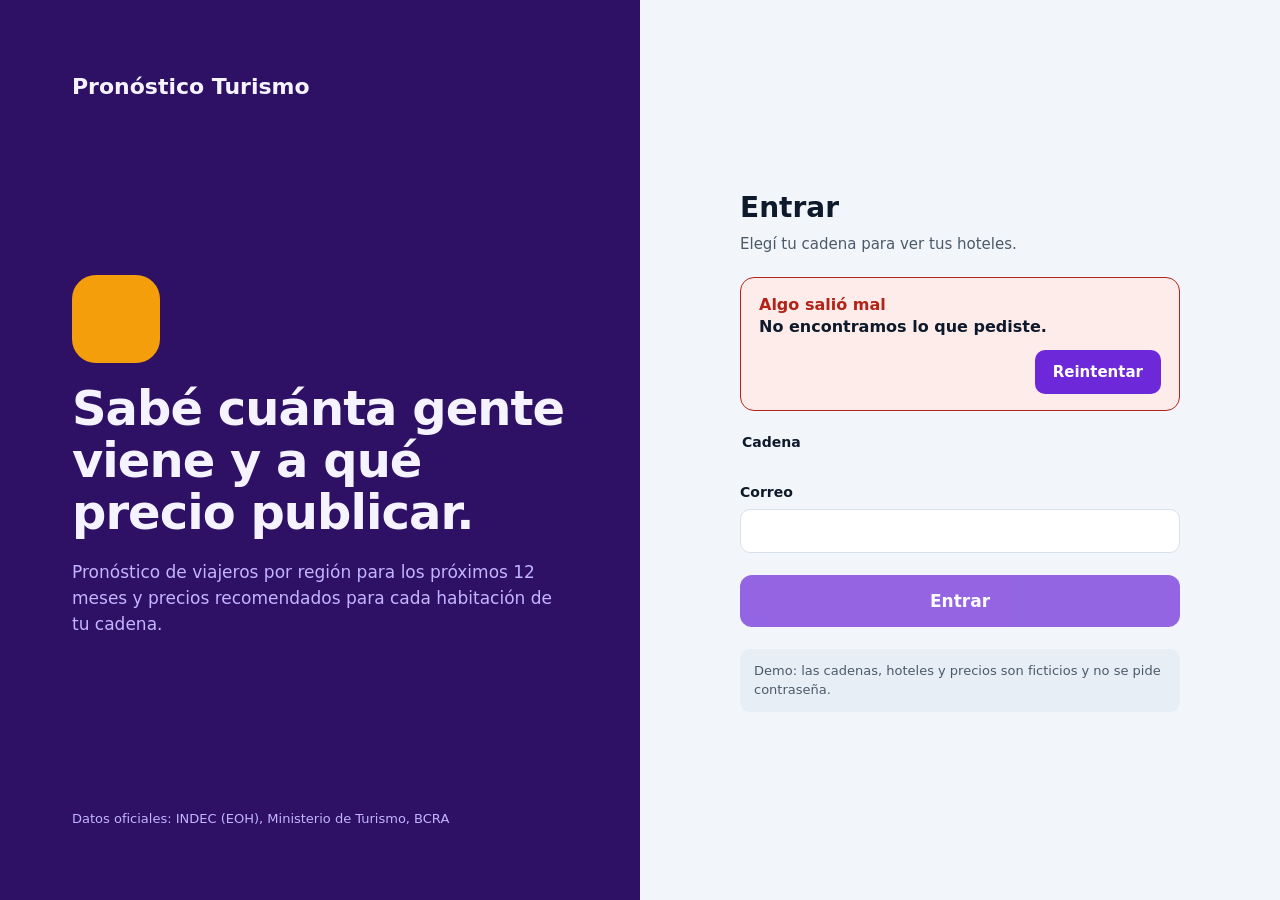
==== web/index.html @ cbfab6ec "feat: front web para cadenas hoteleras servido por la api Un solo comando levanta todo sin internet:" ====
<!doctype html>
<html lang="es">
<head>
<meta charset="utf-8">
<meta name="viewport" content="width=device-width, initial-scale=1">
<title>Entrar · Pronóstico Turismo</title>
<link rel="icon" href="data:image/svg+xml,%3Csvg xmlns=%22http://www.w3.org/2000/svg%22 viewBox=%220 0 24 24%22%3E%3Crect width=%2224%22 height=%2224%22 rx=%226%22 fill=%22%236D28D9%22/%3E%3Cpath d=%22M4 18 10 7l3.5 6 2.5-3.5L20 18Z%22 fill=%22%23F59E0B%22/%3E%3C/svg%3E">
<link rel="stylesheet" href="css/estilos.css">
<script type="module" src="js/entrar.js"></script>
</head>
<body>
<div class="entrar">
  <section class="entrar-presentacion" aria-label="Presentación">
    <span class="entrar-marca">Pronóstico Turismo</span>
    <div class="col" style="gap: 20px; max-width: 520px">
      <span class="entrar-icono" id="icono-cadena" aria-hidden="true"></span>
      <h1 class="entrar-h1">Sabé cuánta gente viene y a qué precio publicar.</h1>
      <p>Pronóstico de viajeros por región para los próximos 12 meses y precios recomendados para cada habitación de tu cadena.</p>
    </div>
    <span style="font-size: 13px; color: var(--side-muted)">Datos oficiales: INDEC (EOH), Ministerio de Turismo, BCRA</span>
  </section>
  <main class="entrar-main" id="contenido">
    <form class="entrar-form" id="form" novalidate>
      <div class="col">
        <h2 style="font-size: 28px">Entrar</h2>
        <p class="sub" style="margin: 0; font-size: 15px">Elegí tu cadena para ver tus hoteles.</p>
      </div>
      <div id="estado" class="estado" hidden></div>
      <fieldset>
        <legend>Cadena</legend>
        <div id="cadenas" class="col" style="gap: 10px"></div>
      </fieldset>
      <div class="campo">
        <label for="mail" style="font-size: 14px; color: var(--ink)">Correo</label>
        <input id="mail" type="email" readonly>
      </div>
      <button type="submit" class="btn btn-entrar" id="entrar" disabled>Entrar</button>
      <p class="nota">Demo: las cadenas, hoteles y precios son ficticios y no se pide contraseña.</p>
    </form>
  </main>
</div>
</body>
</html>
---- web/css/estilos.css ----
/* Pronóstico Turismo: tokens y componentes compartidos por las 5 pantallas.
   Fuentes: Archivo y Manrope si están instaladas en el sistema; si no, system-ui (no se descargan). */

:root {
  color-scheme: light;
  --bg: #F2F5F9; --card: #FFFFFF; --ink: #0E1A2B; --muted: #4B5A6A; --line: #D9E1EA; --chip: #E8EEF5;
  --accent: #6D28D9; --accent-2: #F59E0B; --accent-soft: #EDE9FE; --on-accent: #FFFFFF;
  --side: #2E1065; --side-2: #4C1D95; --side-ink: #F5F3FF; --side-muted: #C4B5FD;
  --opt: #1D4ED8; --pes: #B4380A; --band: #DCEAFE; --band-2: #EEF4FE;
  --sube: #1D4ED8; --baja: #B4380A; --igual: #5B6878; --sube-soft: #E3ECFF; --baja-soft: #FDE9DD; --igual-soft: #EDF0F4;
  --bien: #1D4ED8; --bien-soft: #E3ECFF; --mal: #B4380A; --mal-soft: #FDE9DD;
  --error: #B42318; --error-soft: #FDECEA;
  /* escala azul de datos (mapa, calendario) y divergente (frente a lo normal) */
  --e1: #DCEAFE; --e2: #93BBFA; --e3: #5491F0; --e4: #2F6FE0; --e5: #1A3E9A;
  --d1: #C2410C; --d2: #F6B58F; --d3: #CBD5E1; --d4: #93B4F5; --d5: #1D4ED8;
  --sin-dato: #E5EAF0; --mapa-borde: #FFFFFF; --mapa-marca: #0E1A2B;
  --f-titulo: 'Archivo', 'Arial Narrow', system-ui, sans-serif;
  --f-texto: 'Manrope', system-ui, -apple-system, 'Segoe UI', Roboto, sans-serif;
}

@media (prefers-color-scheme: dark) {
  :root:not([data-tema="claro"]) {
    color-scheme: dark;
    --bg: #0B1220; --card: #131D2E; --ink: #EDF2F8; --muted: #A7B4C4; --line: #26344A; --chip: #1C2940;
    --accent: #A78BFA; --accent-soft: #2A1B4D; --on-accent: #1E0B3F; --side: #170736; --side-2: #2A1259;
    --opt: #7FA6FF; --pes: #FF9A62; --band: #1E3358; --band-2: #172741;
    --sube: #7FA6FF; --baja: #FF9A62; --igual: #A7B4C4; --sube-soft: #1B2A4F; --baja-soft: #3A2416; --igual-soft: #1C2940;
    --bien: #7FA6FF; --bien-soft: #1B2A4F; --mal: #FF9A62; --mal-soft: #3A2416;
    --error: #FF8A80; --error-soft: #3A1714;
    --sin-dato: #1C2940; --mapa-borde: #131D2E; --mapa-marca: #FFB27A;
  }
}
:root[data-tema="oscuro"] {
  color-scheme: dark;
  --bg: #0B1220; --card: #131D2E; --ink: #EDF2F8; --muted: #A7B4C4; --line: #26344A; --chip: #1C2940;
  --accent: #A78BFA; --accent-soft: #2A1B4D; --on-accent: #1E0B3F; --side: #170736; --side-2: #2A1259;
  --opt: #7FA6FF; --pes: #FF9A62; --band: #1E3358; --band-2: #172741;
  --sube: #7FA6FF; --baja: #FF9A62; --igual: #A7B4C4; --sube-soft: #1B2A4F; --baja-soft: #3A2416; --igual-soft: #1C2940;
  --bien: #7FA6FF; --bien-soft: #1B2A4F; --mal: #FF9A62; --mal-soft: #3A2416;
  --error: #FF8A80; --error-soft: #3A1714;
  --sin-dato: #1C2940; --mapa-borde: #131D2E; --mapa-marca: #FFB27A;
}

*, *::before, *::after { box-sizing: border-box; }
[hidden] { display: none !important; }
html, body { margin: 0; }
body { background: var(--bg); color: var(--ink); font-family: var(--f-texto); font-size: 16px; line-height: 1.4; }
h1, h2, h3 { font-family: var(--f-titulo); margin: 0; font-weight: 800; }
button, input, select { font-family: var(--f-texto); }
button { cursor: pointer; }
button:disabled { cursor: progress; opacity: 0.7; }
:focus-visible { outline: 3px solid var(--accent-2); outline-offset: 2px; }
input:focus:not(:focus-visible), select:focus:not(:focus-visible) { outline: none; }
.sr-only { position: absolute; width: 1px; height: 1px; padding: 0; margin: -1px; overflow: hidden; clip: rect(0 0 0 0); white-space: nowrap; border: 0; }
.saltar { position: absolute; left: 8px; top: -60px; z-index: 10; padding: 10px 14px; border-radius: 10px; background: var(--accent-2); color: #2A1600; font-weight: 800; text-decoration: none; }
.saltar:focus { top: 8px; }

/* ---------- Estructura: barra lateral fija de 212 px ---------- */
.app { min-height: 100vh; display: flex; flex-wrap: wrap; }
.nav { flex: 0 0 212px; max-width: 212px; background: var(--side); color: var(--side-ink); padding: 20px 12px; display: flex; flex-direction: column; gap: 20px; position: sticky; top: 0; height: 100vh; overflow-y: auto; }
.nav-cadena { display: flex; align-items: center; gap: 12px; }
.nav-ini { width: 36px; height: 36px; border-radius: 10px; background: var(--accent-2); color: #2A1600; display: flex; align-items: center; justify-content: center; font: 800 14px var(--f-titulo); flex: none; }
.nav-nombre { font-family: var(--f-titulo); font-weight: 800; font-size: 15px; line-height: 1.2; }
.nav-detalle { font-size: 12px; color: var(--side-muted); }
.nav-links { display: flex; flex-direction: column; gap: 4px; }
.nav a, .nav button.nav-link { display: flex; align-items: center; gap: 10px; min-height: 44px; padding: 0 10px; border-radius: 10px; font-size: 14px; color: var(--side-ink); font-weight: 600; text-decoration: none; background: none; border: 0; text-align: left; width: 100%; }
.nav a:hover { background: color-mix(in srgb, var(--side-2) 60%, transparent); }
.nav a[aria-current="page"] { background: var(--side-2); font-weight: 800; box-shadow: inset 4px 0 0 var(--accent-2); }
.nav svg { flex: none; }
.nav-pie { margin-top: auto; display: flex; flex-direction: column; gap: 10px; }
.nav-pie small { font-size: 12px; line-height: 1.5; color: var(--side-muted); }
.nav a.nav-borde, .nav button.nav-borde { border: 1px solid var(--side-muted); font-weight: 700; }

.main { flex: 999 1 560px; min-width: 0; margin: 0 auto; padding: 32px clamp(16px, 4vw, 48px) 56px; display: flex; flex-direction: column; gap: 24px; max-width: 1240px; }
.cabecera { display: flex; flex-direction: column; gap: 6px; max-width: 760px; }
.antetitulo { font-size: 14px; font-weight: 700; color: var(--accent); }
.titulo { font-size: 34px; line-height: 1.15; letter-spacing: -0.02em; text-wrap: balance; }
.bajada { margin: 0; font-size: 16px; line-height: 1.5; color: var(--muted); }

@media (max-width: 820px) {
  .nav { flex-basis: 100%; max-width: none; height: auto; position: static; padding: 14px 16px; gap: 12px; }
  .nav-links { flex-direction: row; flex-wrap: wrap; }
  .nav-links a { width: auto; }
  .nav-pie { margin-top: 0; flex-direction: row; flex-wrap: wrap; align-items: center; }
  .nav-pie small { flex-basis: 100%; }
  .nav-pie a, .nav-pie button.nav-link { width: auto; }
  .titulo { font-size: 28px; }
}

/* ---------- Piezas comunes ---------- */
.tarjeta { background: var(--card); border: 1px solid var(--line); border-radius: 18px; padding: 24px; }
.fila { display: flex; flex-wrap: wrap; gap: 16px; }
.col { display: flex; flex-direction: column; gap: 6px; }
.h2 { font-size: 22px; }
.sub { font-size: 14px; color: var(--muted); }
.chica { font-size: 12px; color: var(--muted); }
.nota { margin: 0; padding: 12px 14px; border-radius: 10px; background: var(--chip); font-size: 13px; line-height: 1.5; color: var(--muted); }
.cifra { font-family: var(--f-titulo); font-weight: 800; line-height: 1; letter-spacing: -0.02em; font-size: 48px; }
.pildora { align-self: flex-start; padding: 6px 12px; border-radius: 999px; font-size: 14px; font-weight: 800; background: var(--chip); }

.btn { display: inline-flex; align-items: center; justify-content: center; gap: 8px; min-height: 44px; padding: 0 18px; border-radius: 10px; border: 0; background: var(--accent); color: var(--on-accent); font: 800 15px var(--f-texto); text-decoration: none; }
.btn:hover { filter: brightness(1.08); }
.btn-sec { background: var(--card); color: var(--ink); border: 1px solid var(--line); font-weight: 700; }
.btn-grande { min-height: 48px; padding: 0 22px; border-radius: 12px; }

.segmentos { display: flex; flex-wrap: wrap; gap: 6px; padding: 4px; background: var(--chip); border-radius: 12px; }
.segmentos button { min-height: 44px; padding: 0 18px; border: 0; border-radius: 10px; font: 600 15px var(--f-texto); background: transparent; color: var(--ink); }
.segmentos button[aria-pressed="true"] { background: var(--accent); color: var(--on-accent); font-weight: 800; }

.campo { display: flex; flex-direction: column; gap: 6px; }
.campo label { font-size: 13px; font-weight: 700; color: var(--muted); }
.campo select, .campo input { min-height: 44px; padding: 0 12px; border: 1px solid var(--line); border-radius: 10px; background: var(--card); color: var(--ink); font: 600 15px var(--f-texto); width: 100%; }
.campo-error { font-size: 13px; font-weight: 700; color: var(--error); }
input[type=range] { accent-color: var(--accent); width: 100%; min-height: 28px; }

/* ---------- Estados de carga y error ---------- */
.estado { display: flex; align-items: center; gap: 12px; padding: 16px 18px; border-radius: 14px; background: var(--card); border: 1px solid var(--line); color: var(--muted); font-weight: 600; }
.estado[hidden] { display: none; }
.girando { width: 22px; height: 22px; border-radius: 50%; border: 3px solid var(--chip); border-top-color: var(--accent); animation: girar 0.9s linear infinite; flex: none; }
@keyframes girar { to { transform: rotate(360deg); } }
@media (prefers-reduced-motion: reduce) { .girando { animation: none; } }
.error { background: var(--error-soft); border-color: var(--error); color: var(--ink); flex-wrap: wrap; }
.error strong { color: var(--error); display: block; }
.error .btn { margin-left: auto; }
.cargando-suave { opacity: 0.55; transition: opacity 0.2s; pointer-events: none; }
.esqueleto { background: var(--chip); border-radius: 12px; min-height: 120px; }

/* ---------- Tooltip flotante ---------- */
.tip { position: absolute; width: 240px; padding: 14px 16px; background: #0E1A2B; color: #FFFFFF; border-radius: 12px; box-shadow: 0 10px 28px rgba(14, 26, 43, 0.3); display: flex; flex-direction: column; gap: 2px; pointer-events: none; z-index: 5; }
.tip[hidden] { display: none; }
.tip-nombre { font-family: var(--f-titulo); font-size: 18px; font-weight: 800; }
.tip-frase { font-size: 13px; opacity: 0.85; }
.tip-grilla { display: grid; grid-template-columns: auto auto; gap: 4px 14px; font-size: 13px; margin-top: 6px; }
.tip-grilla span:nth-child(odd) { opacity: 0.8; }
.tip-grilla span:nth-child(even) { font-weight: 800; text-align: right; }

/* ---------- Mapa ---------- */
.mapa { position: relative; width: 100%; }
.mapa svg { width: 100%; height: auto; display: block; }
.mapa .prov { cursor: pointer; transition: opacity 0.15s; }
.mapa-pin { position: absolute; transform: translate(-50%, -50%); width: 26px; height: 26px; border-radius: 50%; display: flex; align-items: center; justify-content: center; font: 800 13px var(--f-texto); cursor: default; box-shadow: 0 2px 6px rgba(0, 0, 0, 0.3); background: #FFFFFF; color: #0E1A2B; border: 2px solid var(--mapa-marca); }
.mapa-pin.activo { background: var(--mapa-marca); color: #FFFFFF; }
:root[data-tema="oscuro"] .mapa-pin.activo { color: #0E1A2B; }
@media (prefers-color-scheme: dark) { :root:not([data-tema="claro"]) .mapa-pin.activo { color: #0E1A2B; } }

.leyenda { display: flex; gap: 3px; }
.leyenda > div { flex: 1 1 0; display: flex; flex-direction: column; gap: 4px; }
.leyenda .muestra { display: block; height: 14px; border-radius: 3px; }
.leyenda span:not(.muestra) { font-size: 11px; color: var(--muted); }
.escala-mini { display: inline-flex; align-items: center; gap: 8px; font-size: 12px; color: var(--muted); flex-wrap: wrap; }
.escala-mini i { width: 22px; height: 12px; border-radius: 3px; display: inline-block; }

.chips { display: flex; flex-wrap: wrap; gap: 6px; }
.chip-region { display: inline-flex; align-items: center; gap: 8px; min-height: 40px; padding: 0 12px; border-radius: 999px; font: 600 14px var(--f-texto); color: var(--ink); background: var(--card); border: 1.5px solid var(--line); }
.chip-region[aria-pressed="true"] { font-weight: 800; background: var(--accent-soft); border-color: var(--accent); }
.chip-region .punto { width: 12px; height: 12px; border-radius: 50%; flex: none; border: 1px solid var(--line); }

/* ---------- Entrar ---------- */
.entrar { min-height: 100vh; display: flex; flex-wrap: wrap; }
.entrar-presentacion { flex: 1 1 420px; background: var(--side); color: var(--side-ink); padding: clamp(32px, 6vw, 72px); display: flex; flex-direction: column; justify-content: space-between; gap: 40px; }
.entrar-marca { font-family: var(--f-titulo); font-weight: 800; font-size: 22px; }
.entrar-icono { width: 88px; height: 88px; border-radius: 24px; background: var(--accent-2); color: #2A1600; display: flex; align-items: center; justify-content: center; }
.entrar-h1 { font-size: clamp(32px, 4vw, 48px); line-height: 1.08; letter-spacing: -0.02em; }
.entrar-presentacion p { margin: 0; font-size: 17px; line-height: 1.55; color: var(--side-muted); }
.entrar-main { flex: 1 1 420px; padding: clamp(32px, 6vw, 72px); display: flex; align-items: center; justify-content: center; }
.entrar-form { width: 100%; max-width: 440px; display: flex; flex-direction: column; gap: 22px; }
.entrar-form fieldset { margin: 0; padding: 0; border: 0; display: flex; flex-direction: column; gap: 10px; }
.entrar-form legend { font-size: 14px; font-weight: 700; margin-bottom: 8px; }
.opcion-cadena { display: flex; align-items: center; gap: 14px; min-height: 72px; padding: 12px 16px; border-radius: 14px; color: var(--ink); background: var(--card); border: 2px solid var(--line); text-align: left; width: 100%; }
.opcion-cadena[aria-pressed="true"] { border-color: var(--accent); box-shadow: 0 6px 18px rgba(14, 26, 43, 0.10); }
.opcion-ini { flex: none; width: 46px; height: 46px; border-radius: 12px; display: flex; align-items: center; justify-content: center; font: 800 16px var(--f-titulo); color: var(--on-accent); background: var(--accent); }
.opcion-texto { display: flex; flex-direction: column; gap: 2px; flex: 1 1 auto; }
.opcion-texto b { font-size: 16px; font-weight: 800; }
.opcion-texto span { font-size: 13px; font-weight: 500; color: var(--muted); }
.opcion-check { flex: none; width: 22px; height: 22px; border-radius: 50%; border: 2px solid var(--line); }
.opcion-cadena[aria-pressed="true"] .opcion-check { border-color: var(--accent); background: var(--accent); box-shadow: inset 0 0 0 4px var(--card); }
.btn-entrar { min-height: 52px; border-radius: 12px; font-size: 17px; width: 100%; }

/* ---------- Panel general ---------- */
.panel-mapa { display: flex; flex-wrap: wrap; gap: 32px; }
.panel-mapa-svg { flex: 1 1 360px; max-width: 480px; min-width: 0; position: relative; }
.panel-mapa-info { flex: 1 1 320px; min-width: 0; display: flex; flex-direction: column; gap: 22px; }
.destacado { background: var(--accent-soft); border-radius: 16px; padding: 20px; display: flex; flex-direction: column; gap: 8px; }
.destacado .cifra { font-size: 44px; }
.destacado-region { font-size: 14px; font-weight: 800; color: var(--accent); }
.curva { display: flex; flex-wrap: wrap; gap: 28px; align-items: center; }
.curva-kpi { flex: 1 1 220px; display: flex; flex-direction: column; gap: 6px; }
.curva-svg { flex: 3 1 520px; min-width: 0; position: relative; }
.curva-svg svg { width: 100%; height: auto; display: block; }

/* ---------- Mi negocio ---------- */
.meses { display: flex; gap: 6px; overflow-x: auto; padding-bottom: 4px; }
.meses button { flex: none; min-height: 44px; min-width: 64px; padding: 0 12px; border-radius: 10px; font: 600 14px var(--f-texto); border: 1px solid var(--line); background: var(--card); color: var(--ink); }
.meses button[aria-pressed="true"] { background: var(--accent); color: var(--on-accent); border-color: var(--accent); font-weight: 800; }
.dona-tarjeta { flex: 1 1 340px; display: flex; flex-wrap: wrap; gap: 22px; align-items: center; padding: 22px; border-radius: 16px; }
.contadores { display: flex; flex-direction: column; gap: 10px; }
.contador { display: inline-flex; align-items: center; gap: 8px; padding: 8px 14px; border-radius: 999px; font-weight: 800; font-size: 15px; }
.c-sube { background: var(--sube-soft); color: var(--sube); }
.c-baja { background: var(--baja-soft); color: var(--baja); }
.c-igual { background: var(--igual-soft); color: var(--igual); }
.impacto { flex: 1 1 260px; background: var(--accent); color: var(--on-accent); border-radius: 16px; padding: 22px; display: flex; flex-direction: column; gap: 8px; justify-content: center; }
.impacto .cifra { font-size: 44px; }
.impacto .btn { align-self: flex-start; margin-top: 6px; background: var(--card); color: var(--ink); }
.demanda { display: flex; flex-wrap: wrap; gap: 28px; padding: 22px; border-radius: 16px; }
.calendario { min-width: 560px; display: flex; flex-direction: column; gap: 8px; }
.cal-fila { display: grid; grid-template-columns: 110px repeat(12, minmax(0, 1fr)); gap: 4px; align-items: center; }
.cal-temporada span { padding: 4px 0; border-radius: 6px; background: var(--accent-soft); color: var(--accent); font-size: 12px; font-weight: 800; text-align: center; }
.cal-meses span { font-size: 12px; font-weight: 700; color: var(--muted); text-align: center; }
.celda { display: block; height: 40px; border-radius: 8px; }
.celda.actual { box-shadow: 0 0 0 3px var(--card), 0 0 0 5px var(--accent); }
.demanda-mapa { flex: 1 1 200px; max-width: 260px; display: flex; flex-direction: column; gap: 10px; }
.pubs { display: grid; grid-template-columns: repeat(auto-fill, minmax(min(280px, 100%), 1fr)); gap: 14px; }
.pub { background: var(--card); border: 1px solid var(--line); border-radius: 16px; padding: 18px; display: flex; flex-direction: column; gap: 14px; }
.pub.pausada { opacity: 0.72; }
.pub-estado { flex: none; padding: 4px 10px; border-radius: 999px; font-size: 12px; font-weight: 800; background: var(--accent-soft); color: var(--accent); }
.pub.pausada .pub-estado { background: var(--chip); color: var(--muted); }
.flecha { flex: none; width: 60px; height: 60px; border-radius: 18px; display: flex; align-items: center; justify-content: center; }
.verbo { font-family: var(--f-titulo); font-size: 24px; font-weight: 800; }
.termo { position: relative; height: 10px; border-radius: 999px; background: var(--chip); }
.termo::before { content: ""; position: absolute; left: 50%; top: -3px; width: 2px; height: 16px; background: var(--muted); }
.termo span { position: absolute; top: 0; bottom: 0; border-radius: 999px; }
.barras-mes { display: grid; grid-template-columns: repeat(12, minmax(0, 1fr)); gap: 3px; height: 70px; }
.barras-mes > div { position: relative; height: 70px; }
.barras-mes > div::before { content: ""; position: absolute; left: 0; right: 0; top: 35px; height: 1px; background: var(--line); }
.barras-mes span { position: absolute; left: 15%; right: 15%; border-radius: 3px; }
.ini-meses { display: grid; grid-template-columns: repeat(12, minmax(0, 1fr)); gap: 3px; font-size: 10px; font-weight: 700; color: var(--muted); text-align: center; }
details.tarjeta { padding: 16px 20px; }
details summary { cursor: pointer; font-weight: 800; font-size: 16px; min-height: 28px; }
.aviso-ok { font-size: 13px; font-weight: 700; color: var(--accent); }

/* ---------- Supuestos ---------- */
.escenarios { display: grid; grid-template-columns: repeat(auto-fit, minmax(min(240px, 100%), 1fr)); gap: 14px; }
.escenario { display: flex; align-items: center; gap: 16px; min-height: 96px; padding: 18px; border-radius: 18px; color: var(--ink); background: var(--card); border: 2px solid var(--line); text-align: left; }
.escenario[aria-pressed="true"] { border-color: var(--accent); box-shadow: 0 8px 22px rgba(109, 40, 217, 0.18); }
.escenario-icono { flex: none; width: 56px; height: 56px; border-radius: 16px; display: flex; align-items: center; justify-content: center; }
.control { display: flex; gap: 16px; align-items: center; }
.control-icono { flex: none; width: 52px; height: 52px; border-radius: 14px; background: var(--accent-soft); color: var(--accent); display: flex; align-items: center; justify-content: center; }
.etiqueta { padding: 4px 10px; border-radius: 999px; font-size: 13px; font-weight: 800; background: var(--chip); color: var(--muted); }
.etiqueta.bien { background: var(--bien-soft); color: var(--bien); }
.etiqueta.mal { background: var(--mal-soft); color: var(--mal); }
.resultado-oscuro { flex: 2 1 280px; background: var(--side); color: var(--side-ink); border-radius: 18px; padding: 24px; display: flex; flex-direction: column; gap: 10px; }
.resultado-oscuro .cifra { font-size: 52px; }
.resultado-oscuro .tenue { font-size: 13px; line-height: 1.5; color: var(--side-muted); margin: 8px 0 0; }
.resultado-oscuro a { align-self: flex-start; display: inline-flex; align-items: center; min-height: 44px; padding: 0 16px; border-radius: 10px; border: 1px solid var(--side-muted); color: var(--side-ink); font-weight: 700; text-decoration: none; }
.pildora-ambar { align-self: flex-start; padding: 6px 12px; border-radius: 999px; background: var(--accent-2); color: #2A1600; font-size: 14px; font-weight: 800; }

/* ---------- Perfil ---------- */
.grilla-form { display: grid; grid-template-columns: repeat(auto-fit, minmax(min(180px, 100%), 1fr)); gap: 14px; }
.factores { margin: 0; padding: 0; list-style: none; display: grid; grid-template-columns: repeat(auto-fit, minmax(min(170px, 100%), 1fr)); gap: 12px; }
.factores li { display: flex; flex-direction: column; gap: 6px; padding: 14px; border-radius: 14px; background: var(--accent-soft); }
.factores li.resta { background: var(--chip); }
.factores b { font-size: 15px; }
.matriz { min-width: 640px; display: flex; flex-direction: column; gap: 6px; }
.matriz-fila { display: grid; grid-template-columns: 150px repeat(7, minmax(0, 1fr)); gap: 6px; align-items: center; }
.matriz-cab span { font-size: 13px; font-weight: 700; color: var(--muted); text-align: center; }
.matriz .celda { height: 44px; }
.desplazable { overflow-x: auto; }
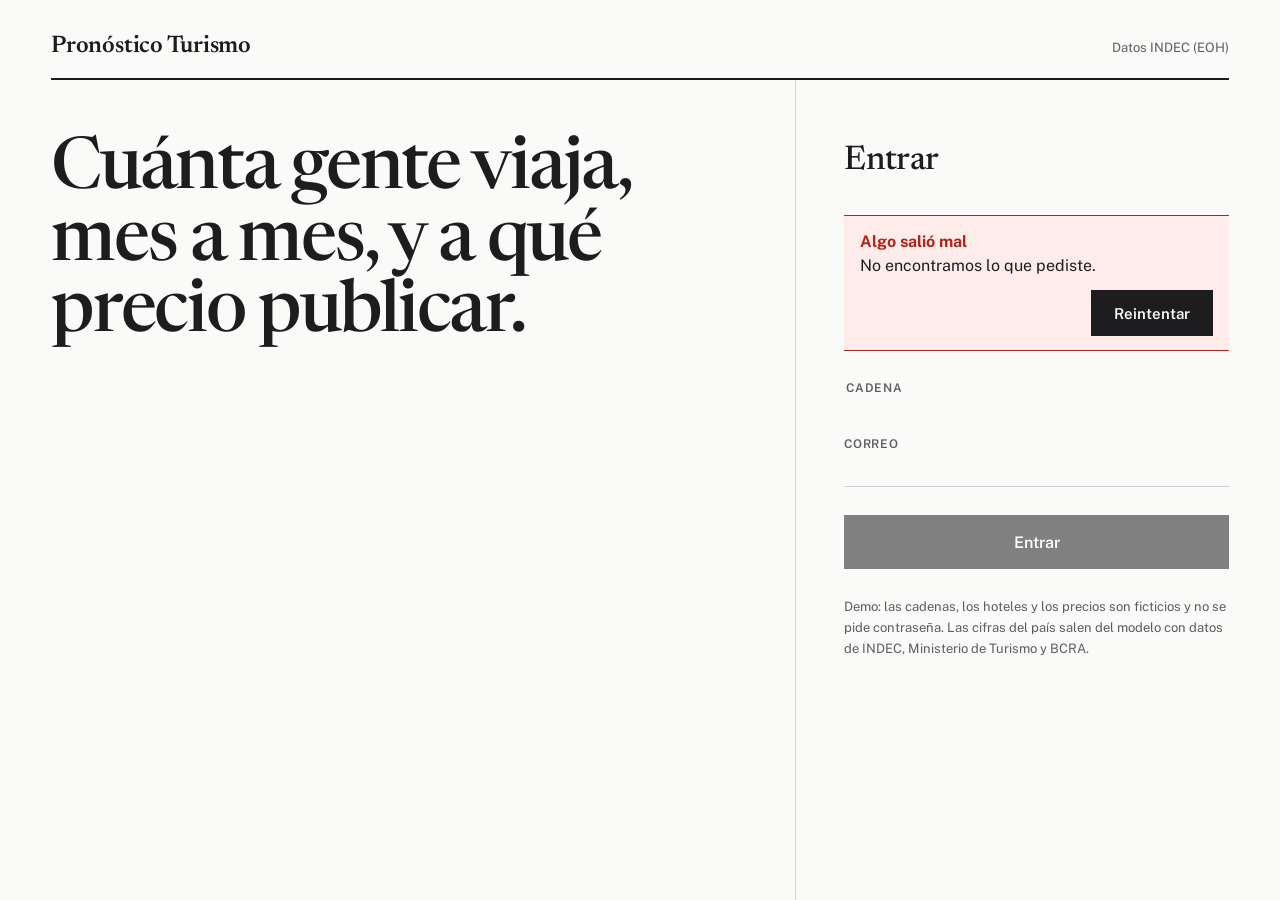
==== commit 4050e96b: "feat: la app se ve como un informe de temporada, con portada nueva para entrar Títulos con serifa, s" ====
--- a/web/index.html
+++ b/web/index.html
@@ -4,40 +4,45 @@
 <meta charset="utf-8">
 <meta name="viewport" content="width=device-width, initial-scale=1">
 <title>Entrar · Pronóstico Turismo</title>
-<link rel="icon" href="data:image/svg+xml,%3Csvg xmlns=%22http://www.w3.org/2000/svg%22 viewBox=%220 0 24 24%22%3E%3Crect width=%2224%22 height=%2224%22 rx=%226%22 fill=%22%236D28D9%22/%3E%3Cpath d=%22M4 18 10 7l3.5 6 2.5-3.5L20 18Z%22 fill=%22%23F59E0B%22/%3E%3C/svg%3E">
+<link rel="icon" href="data:image/svg+xml,%3Csvg xmlns=%22http://www.w3.org/2000/svg%22 viewBox=%220 0 24 24%22%3E%3Crect width=%2224%22 height=%2224%22 fill=%22%231D1D1F%22/%3E%3Cpath d=%22M5 19V13M9.5 19V8M14 19v-5M18.5 19V6%22 stroke=%22%23FAFAF8%22 stroke-width=%222.2%22/%3E%3C/svg%3E">
+<link rel="preload" href="fonts/newsreader-latin-opsz-normal.woff2" as="font" type="font/woff2" crossorigin>
 <link rel="stylesheet" href="css/estilos.css">
 <script type="module" src="js/entrar.js"></script>
 </head>
 <body>
-<div class="entrar">
-  <section class="entrar-presentacion" aria-label="Presentación">
-    <span class="entrar-marca">Pronóstico Turismo</span>
-    <div class="col" style="gap: 20px; max-width: 520px">
-      <span class="entrar-icono" id="icono-cadena" aria-hidden="true"></span>
-      <h1 class="entrar-h1">Sabé cuánta gente viene y a qué precio publicar.</h1>
-      <p>Pronóstico de viajeros por región para los próximos 12 meses y precios recomendados para cada habitación de tu cadena.</p>
-    </div>
-    <span style="font-size: 13px; color: var(--side-muted)">Datos oficiales: INDEC (EOH), Ministerio de Turismo, BCRA</span>
-  </section>
-  <main class="entrar-main" id="contenido">
-    <form class="entrar-form" id="form" novalidate>
-      <div class="col">
-        <h2 style="font-size: 28px">Entrar</h2>
-        <p class="sub" style="margin: 0; font-size: 15px">Elegí tu cadena para ver tus hoteles.</p>
-      </div>
-      <div id="estado" class="estado" hidden></div>
-      <fieldset>
-        <legend>Cadena</legend>
-        <div id="cadenas" class="col" style="gap: 10px"></div>
-      </fieldset>
-      <div class="campo">
-        <label for="mail" style="font-size: 14px; color: var(--ink)">Correo</label>
-        <input id="mail" type="email" readonly>
-      </div>
-      <button type="submit" class="btn btn-entrar" id="entrar" disabled>Entrar</button>
-      <p class="nota">Demo: las cadenas, hoteles y precios son ficticios y no se pide contraseña.</p>
-    </form>
-  </main>
+<div class="inf">
+  <header class="inf-cab">
+    <span class="inf-marca">Pronóstico Turismo</span>
+    <span class="inf-meta" id="meta">Datos INDEC (EOH)</span>
+  </header>
+
+  <div class="inf-cuerpo">
+    <section class="inf-portada" aria-labelledby="t-portada">
+      <h1 class="inf-h1" id="t-portada">Cuánta gente viaja, mes a mes, y a qué precio publicar.</h1>
+      <figure class="inf-grafico" id="grafico" hidden>
+        <figcaption><span id="g-total"></span><span id="g-picos"></span></figcaption>
+        <div class="inf-barras" id="barras" role="img"></div>
+        <div class="inf-meses" id="meses" aria-hidden="true"></div>
+      </figure>
+    </section>
+
+    <main class="inf-entrar" id="contenido">
+      <form class="col" style="gap: 28px" id="form" novalidate>
+        <h2>Entrar</h2>
+        <div id="estado" class="estado" hidden></div>
+        <fieldset>
+          <legend>Cadena</legend>
+          <div id="cadenas"></div>
+        </fieldset>
+        <div class="inf-correo">
+          <label for="mail" class="rotulo" style="padding-bottom: 0">Correo</label>
+          <input id="mail" type="email" readonly>
+        </div>
+        <button type="submit" class="btn btn-entrar" id="entrar" disabled>Entrar</button>
+        <p class="inf-nota">Demo: las cadenas, los hoteles y los precios son ficticios y no se pide contraseña. Las cifras del país salen del modelo con datos de INDEC, Ministerio de Turismo y BCRA.</p>
+      </form>
+    </main>
+  </div>
 </div>
 </body>
 </html>
--- a/web/css/estilos.css
+++ b/web/css/estilos.css
@@ -1,257 +1,312 @@
 /* Pronóstico Turismo: tokens y componentes compartidos por las 5 pantallas.
-   Fuentes: Archivo y Manrope si están instaladas en el sistema; si no, system-ui (no se descargan). */
+   Estilo "informe de temporada": papel blanco roto, títulos con serifa (Newsreader), texto en Public Sans,
+   secciones separadas por filetes en lugar de tarjetas, esquinas rectas. Las fuentes están en web/fonts/
+   (licencia OFL) para que funcione sin internet. Azul = dato destacado; naranja = lo que baja o empeora. */
+
+@font-face { font-family: 'Newsreader'; src: url('../fonts/newsreader-latin-opsz-normal.woff2') format('woff2'); font-weight: 200 800; font-style: normal; font-display: swap; }
+@font-face { font-family: 'Public Sans'; src: url('../fonts/public-sans-latin-wght-normal.woff2') format('woff2'); font-weight: 100 900; font-style: normal; font-display: swap; }
 
 :root {
   color-scheme: light;
-  --bg: #F2F5F9; --card: #FFFFFF; --ink: #0E1A2B; --muted: #4B5A6A; --line: #D9E1EA; --chip: #E8EEF5;
-  --accent: #6D28D9; --accent-2: #F59E0B; --accent-soft: #EDE9FE; --on-accent: #FFFFFF;
-  --side: #2E1065; --side-2: #4C1D95; --side-ink: #F5F3FF; --side-muted: #C4B5FD;
-  --opt: #1D4ED8; --pes: #B4380A; --band: #DCEAFE; --band-2: #EEF4FE;
-  --sube: #1D4ED8; --baja: #B4380A; --igual: #5B6878; --sube-soft: #E3ECFF; --baja-soft: #FDE9DD; --igual-soft: #EDF0F4;
-  --bien: #1D4ED8; --bien-soft: #E3ECFF; --mal: #B4380A; --mal-soft: #FDE9DD;
+  --bg: #FAFAF8; --card: #FAFAF8; --campo: #FFFFFF; --ink: #1D1D1F; --muted: #5C5C61; --line: #D2D2D7; --chip: #EFEFEC;
+  --accent: #0A66D8; --accent-2: #0A66D8; --accent-soft: #E6EFFB; --on-accent: #FFFFFF;
+  --opt: #1D4ED8; --pes: #C2410C; --band: #DCEAFE; --band-2: #EEF4FE;
+  --sube: #1D4ED8; --baja: #C2410C; --igual: #5C5C61; --sube-soft: #E8EFFD; --baja-soft: #FDEEE5; --igual-soft: #EFEFEC;
+  --bien: #1D4ED8; --bien-soft: #E8EFFD; --mal: #C2410C; --mal-soft: #FDEEE5;
   --error: #B42318; --error-soft: #FDECEA;
   /* escala azul de datos (mapa, calendario) y divergente (frente a lo normal) */
   --e1: #DCEAFE; --e2: #93BBFA; --e3: #5491F0; --e4: #2F6FE0; --e5: #1A3E9A;
-  --d1: #C2410C; --d2: #F6B58F; --d3: #CBD5E1; --d4: #93B4F5; --d5: #1D4ED8;
-  --sin-dato: #E5EAF0; --mapa-borde: #FFFFFF; --mapa-marca: #0E1A2B;
-  --f-titulo: 'Archivo', 'Arial Narrow', system-ui, sans-serif;
-  --f-texto: 'Manrope', system-ui, -apple-system, 'Segoe UI', Roboto, sans-serif;
+  --d1: #C2410C; --d2: #F6B58F; --d3: #D2D2D7; --d4: #93B4F5; --d5: #1D4ED8;
+  --sin-dato: #E6E6E3; --mapa-borde: #FAFAF8; --mapa-marca: #1D1D1F;
+  --f-titulo: 'Newsreader', Georgia, 'Times New Roman', serif;
+  --f-texto: 'Public Sans', system-ui, -apple-system, 'Segoe UI', sans-serif;
+  --ease: cubic-bezier(0.16, 1, 0.3, 1);
 }
 
 @media (prefers-color-scheme: dark) {
   :root:not([data-tema="claro"]) {
     color-scheme: dark;
-    --bg: #0B1220; --card: #131D2E; --ink: #EDF2F8; --muted: #A7B4C4; --line: #26344A; --chip: #1C2940;
-    --accent: #A78BFA; --accent-soft: #2A1B4D; --on-accent: #1E0B3F; --side: #170736; --side-2: #2A1259;
+    --bg: #141414; --card: #141414; --campo: #1E1E1E; --ink: #F2F2EE; --muted: #A1A1A6; --line: #3A3A3C; --chip: #232323;
+    --accent: #6AA8FF; --accent-2: #6AA8FF; --accent-soft: #14253D; --on-accent: #0B0B0B;
     --opt: #7FA6FF; --pes: #FF9A62; --band: #1E3358; --band-2: #172741;
-    --sube: #7FA6FF; --baja: #FF9A62; --igual: #A7B4C4; --sube-soft: #1B2A4F; --baja-soft: #3A2416; --igual-soft: #1C2940;
-    --bien: #7FA6FF; --bien-soft: #1B2A4F; --mal: #FF9A62; --mal-soft: #3A2416;
+    --sube: #7FA6FF; --baja: #FF9A62; --igual: #A1A1A6; --sube-soft: #16243F; --baja-soft: #3A2416; --igual-soft: #232323;
+    --bien: #7FA6FF; --bien-soft: #16243F; --mal: #FF9A62; --mal-soft: #3A2416;
     --error: #FF8A80; --error-soft: #3A1714;
-    --sin-dato: #1C2940; --mapa-borde: #131D2E; --mapa-marca: #FFB27A;
+    --d3: #48484A; --sin-dato: #232323; --mapa-borde: #141414; --mapa-marca: #FFB27A;
   }
 }
 :root[data-tema="oscuro"] {
   color-scheme: dark;
-  --bg: #0B1220; --card: #131D2E; --ink: #EDF2F8; --muted: #A7B4C4; --line: #26344A; --chip: #1C2940;
-  --accent: #A78BFA; --accent-soft: #2A1B4D; --on-accent: #1E0B3F; --side: #170736; --side-2: #2A1259;
+  --bg: #141414; --card: #141414; --campo: #1E1E1E; --ink: #F2F2EE; --muted: #A1A1A6; --line: #3A3A3C; --chip: #232323;
+  --accent: #6AA8FF; --accent-2: #6AA8FF; --accent-soft: #14253D; --on-accent: #0B0B0B;
   --opt: #7FA6FF; --pes: #FF9A62; --band: #1E3358; --band-2: #172741;
-  --sube: #7FA6FF; --baja: #FF9A62; --igual: #A7B4C4; --sube-soft: #1B2A4F; --baja-soft: #3A2416; --igual-soft: #1C2940;
-  --bien: #7FA6FF; --bien-soft: #1B2A4F; --mal: #FF9A62; --mal-soft: #3A2416;
+  --sube: #7FA6FF; --baja: #FF9A62; --igual: #A1A1A6; --sube-soft: #16243F; --baja-soft: #3A2416; --igual-soft: #232323;
+  --bien: #7FA6FF; --bien-soft: #16243F; --mal: #FF9A62; --mal-soft: #3A2416;
   --error: #FF8A80; --error-soft: #3A1714;
-  --sin-dato: #1C2940; --mapa-borde: #131D2E; --mapa-marca: #FFB27A;
+  --d3: #48484A; --sin-dato: #232323; --mapa-borde: #141414; --mapa-marca: #FFB27A;
 }
 
 *, *::before, *::after { box-sizing: border-box; }
 [hidden] { display: none !important; }
 html, body { margin: 0; }
-body { background: var(--bg); color: var(--ink); font-family: var(--f-texto); font-size: 16px; line-height: 1.4; }
-h1, h2, h3 { font-family: var(--f-titulo); margin: 0; font-weight: 800; }
+html { -webkit-font-smoothing: antialiased; -moz-osx-font-smoothing: grayscale; text-rendering: optimizeLegibility; scrollbar-color: var(--line) transparent; }
+body { background: var(--bg); color: var(--ink); font-family: var(--f-texto); font-size: 16px; line-height: 1.5; caret-color: var(--accent); }
+::selection { background: var(--ink); color: var(--bg); }
+h1, h2, h3 { font-family: var(--f-titulo); margin: 0; font-weight: 500; letter-spacing: -0.02em; font-optical-sizing: auto; }
 button, input, select { font-family: var(--f-texto); }
-button { cursor: pointer; }
-button:disabled { cursor: progress; opacity: 0.7; }
-:focus-visible { outline: 3px solid var(--accent-2); outline-offset: 2px; }
+button { cursor: pointer; -webkit-tap-highlight-color: transparent; }
+button:disabled { cursor: progress; opacity: 0.55; }
+a { color: inherit; text-underline-offset: 3px; }
+:focus-visible { outline: 2px solid var(--accent); outline-offset: 3px; }
 input:focus:not(:focus-visible), select:focus:not(:focus-visible) { outline: none; }
 .sr-only { position: absolute; width: 1px; height: 1px; padding: 0; margin: -1px; overflow: hidden; clip: rect(0 0 0 0); white-space: nowrap; border: 0; }
-.saltar { position: absolute; left: 8px; top: -60px; z-index: 10; padding: 10px 14px; border-radius: 10px; background: var(--accent-2); color: #2A1600; font-weight: 800; text-decoration: none; }
+.saltar { position: absolute; left: 8px; top: -60px; z-index: 10; padding: 10px 16px; background: var(--ink); color: var(--bg); font-weight: 600; text-decoration: none; }
 .saltar:focus { top: 8px; }
 
-/* ---------- Estructura: barra lateral fija de 212 px ---------- */
-.app { min-height: 100vh; display: flex; flex-wrap: wrap; }
-.nav { flex: 0 0 212px; max-width: 212px; background: var(--side); color: var(--side-ink); padding: 20px 12px; display: flex; flex-direction: column; gap: 20px; position: sticky; top: 0; height: 100vh; overflow-y: auto; }
-.nav-cadena { display: flex; align-items: center; gap: 12px; }
-.nav-ini { width: 36px; height: 36px; border-radius: 10px; background: var(--accent-2); color: #2A1600; display: flex; align-items: center; justify-content: center; font: 800 14px var(--f-titulo); flex: none; }
-.nav-nombre { font-family: var(--f-titulo); font-weight: 800; font-size: 15px; line-height: 1.2; }
-.nav-detalle { font-size: 12px; color: var(--side-muted); }
-.nav-links { display: flex; flex-direction: column; gap: 4px; }
-.nav a, .nav button.nav-link { display: flex; align-items: center; gap: 10px; min-height: 44px; padding: 0 10px; border-radius: 10px; font-size: 14px; color: var(--side-ink); font-weight: 600; text-decoration: none; background: none; border: 0; text-align: left; width: 100%; }
-.nav a:hover { background: color-mix(in srgb, var(--side-2) 60%, transparent); }
-.nav a[aria-current="page"] { background: var(--side-2); font-weight: 800; box-shadow: inset 4px 0 0 var(--accent-2); }
-.nav svg { flex: none; }
-.nav-pie { margin-top: auto; display: flex; flex-direction: column; gap: 10px; }
-.nav-pie small { font-size: 12px; line-height: 1.5; color: var(--side-muted); }
-.nav a.nav-borde, .nav button.nav-borde { border: 1px solid var(--side-muted); font-weight: 700; }
-
-.main { flex: 999 1 560px; min-width: 0; margin: 0 auto; padding: 32px clamp(16px, 4vw, 48px) 56px; display: flex; flex-direction: column; gap: 24px; max-width: 1240px; }
-.cabecera { display: flex; flex-direction: column; gap: 6px; max-width: 760px; }
-.antetitulo { font-size: 14px; font-weight: 700; color: var(--accent); }
-.titulo { font-size: 34px; line-height: 1.15; letter-spacing: -0.02em; text-wrap: balance; }
-.bajada { margin: 0; font-size: 16px; line-height: 1.5; color: var(--muted); }
+/* ---------- Estructura: cabecera de informe arriba (la <nav> se arma en comun.js) ---------- */
+.app { min-height: 100vh; display: flex; flex-direction: column; }
+.nav { width: 100%; max-width: 1320px; margin: 0 auto; display: flex; flex-wrap: wrap; align-items: center; gap: 12px 40px; padding: 22px clamp(20px, 4vw, 64px) 0; color: var(--ink); background: var(--bg); }
+.nav::after { content: ""; flex-basis: 100%; height: 2px; background: var(--ink); margin-top: 6px; }
+.nav-cadena { display: flex; align-items: baseline; gap: 12px; min-width: 0; }
+.nav-ini { display: none; }
+.nav-cadena .col { flex-direction: row !important; align-items: baseline; gap: 12px !important; flex-wrap: wrap; }
+.nav-nombre { font-family: var(--f-titulo); font-weight: 600; font-size: 24px; line-height: 1.1; letter-spacing: -0.015em; }
+.nav-detalle { font-size: 13px; color: var(--muted); }
+.nav-links { display: flex; flex-wrap: wrap; gap: 0 28px; }
+.nav a, .nav button.nav-link { display: inline-flex; align-items: center; gap: 8px; min-height: 44px; padding: 0; font-size: 15px; color: var(--ink); font-weight: 400; text-decoration: none; background: none; border: 0; box-shadow: inset 0 -2px 0 transparent; transition: box-shadow 0.2s var(--ease), color 0.2s var(--ease); }
+.nav a svg, .nav button.nav-link svg { display: none; }
+.nav a:hover, .nav button.nav-link:hover { box-shadow: inset 0 -2px 0 var(--line); }
+.nav a[aria-current="page"] { font-weight: 600; box-shadow: inset 0 -2px 0 var(--ink); }
+.nav-pie { margin-left: auto; display: flex; flex-wrap: wrap; align-items: center; gap: 0 22px; }
+.nav-pie small { display: none; }
+.nav-pie a, .nav-pie button.nav-link { font-size: 14px; color: var(--muted); }
+
+.main { width: 100%; max-width: 1320px; margin: 0 auto; padding: 48px clamp(20px, 4vw, 64px) 80px; display: flex; flex-direction: column; gap: 56px; }
+.cabecera { display: flex; flex-direction: column; gap: 14px; max-width: 900px; }
+.titulo { order: 1; font-size: clamp(44px, 5.2vw, 76px); line-height: 1.02; letter-spacing: -0.032em; font-weight: 500; text-wrap: balance; }
+.antetitulo { order: 2; font-size: 14px; font-weight: 400; color: var(--muted); }
+.cabecera > :not(.titulo):not(.antetitulo) { order: 3; }
+.bajada { margin: 0; font-size: 18px; line-height: 1.55; color: var(--muted); max-width: 62ch; text-wrap: pretty; }
 
 @media (max-width: 820px) {
-  .nav { flex-basis: 100%; max-width: none; height: auto; position: static; padding: 14px 16px; gap: 12px; }
-  .nav-links { flex-direction: row; flex-wrap: wrap; }
-  .nav-links a { width: auto; }
-  .nav-pie { margin-top: 0; flex-direction: row; flex-wrap: wrap; align-items: center; }
-  .nav-pie small { flex-basis: 100%; }
-  .nav-pie a, .nav-pie button.nav-link { width: auto; }
-  .titulo { font-size: 28px; }
+  .nav { gap: 4px 20px; }
+  .nav-pie { margin-left: 0; }
+  .main { padding-top: 32px; gap: 44px; }
 }
 
 /* ---------- Piezas comunes ---------- */
-.tarjeta { background: var(--card); border: 1px solid var(--line); border-radius: 18px; padding: 24px; }
-.fila { display: flex; flex-wrap: wrap; gap: 16px; }
+.tarjeta { background: transparent; border-top: 1px solid var(--ink); padding: 24px 0 0; }
+.fila { display: flex; flex-wrap: wrap; gap: 16px 40px; }
 .col { display: flex; flex-direction: column; gap: 6px; }
-.h2 { font-size: 22px; }
+.h2, .tarjeta h2 { font-size: 30px; line-height: 1.1; font-weight: 500; letter-spacing: -0.022em; }
 .sub { font-size: 14px; color: var(--muted); }
 .chica { font-size: 12px; color: var(--muted); }
-.nota { margin: 0; padding: 12px 14px; border-radius: 10px; background: var(--chip); font-size: 13px; line-height: 1.5; color: var(--muted); }
-.cifra { font-family: var(--f-titulo); font-weight: 800; line-height: 1; letter-spacing: -0.02em; font-size: 48px; }
-.pildora { align-self: flex-start; padding: 6px 12px; border-radius: 999px; font-size: 14px; font-weight: 800; background: var(--chip); }
-
-.btn { display: inline-flex; align-items: center; justify-content: center; gap: 8px; min-height: 44px; padding: 0 18px; border-radius: 10px; border: 0; background: var(--accent); color: var(--on-accent); font: 800 15px var(--f-texto); text-decoration: none; }
-.btn:hover { filter: brightness(1.08); }
-.btn-sec { background: var(--card); color: var(--ink); border: 1px solid var(--line); font-weight: 700; }
-.btn-grande { min-height: 48px; padding: 0 22px; border-radius: 12px; }
-
-.segmentos { display: flex; flex-wrap: wrap; gap: 6px; padding: 4px; background: var(--chip); border-radius: 12px; }
-.segmentos button { min-height: 44px; padding: 0 18px; border: 0; border-radius: 10px; font: 600 15px var(--f-texto); background: transparent; color: var(--ink); }
-.segmentos button[aria-pressed="true"] { background: var(--accent); color: var(--on-accent); font-weight: 800; }
+.nota { margin: 0; padding-top: 10px; border-top: 1px solid var(--line); font-size: 13px; line-height: 1.6; color: var(--muted); max-width: 75ch; text-wrap: pretty; }
+.cifra { font-family: var(--f-titulo); font-weight: 500; line-height: 0.95; letter-spacing: -0.035em; font-size: 64px; font-variant-numeric: lining-nums tabular-nums; }
+.pildora { align-self: flex-start; padding: 0; font-size: 14px; font-weight: 600; color: var(--ink); }
+
+.btn { display: inline-flex; align-items: center; justify-content: center; gap: 10px; min-height: 46px; padding: 0 22px; border: 1px solid var(--ink); background: var(--ink); color: var(--bg); font: 600 15px var(--f-texto); text-decoration: none; transition: background-color 0.2s var(--ease), color 0.2s var(--ease); }
+.btn:hover { background: color-mix(in srgb, var(--ink) 86%, var(--bg)); }
+.btn:active { background: color-mix(in srgb, var(--ink) 75%, var(--bg)); }
+.btn-sec { background: transparent; color: var(--ink); }
+.btn-sec:hover { background: var(--chip); }
+.btn-grande { min-height: 52px; padding: 0 26px; font-size: 16px; }
+
+/* Selector de opciones: una fila de casillas rectas unidas, la elegida en tinta */
+.segmentos { display: inline-flex; flex-wrap: wrap; align-self: flex-start; border: 1px solid var(--ink); }
+.segmentos button { min-height: 40px; padding: 0 18px; border: 0; font: 400 14px var(--f-texto); background: transparent; color: var(--ink); transition: background-color 0.2s var(--ease), color 0.2s var(--ease); }
+.segmentos button + button { box-shadow: inset 1px 0 0 var(--line); }
+.segmentos button:hover:not([aria-pressed="true"]) { background: var(--chip); }
+.segmentos button[aria-pressed="true"] { background: var(--ink); color: var(--bg); font-weight: 600; }
 
 .campo { display: flex; flex-direction: column; gap: 6px; }
-.campo label { font-size: 13px; font-weight: 700; color: var(--muted); }
-.campo select, .campo input { min-height: 44px; padding: 0 12px; border: 1px solid var(--line); border-radius: 10px; background: var(--card); color: var(--ink); font: 600 15px var(--f-texto); width: 100%; }
-.campo-error { font-size: 13px; font-weight: 700; color: var(--error); }
-input[type=range] { accent-color: var(--accent); width: 100%; min-height: 28px; }
+.campo label { font-size: 12px; font-weight: 600; letter-spacing: 0.06em; text-transform: uppercase; color: var(--muted); }
+.campo select, .campo input { min-height: 44px; padding: 0 12px; border: 1px solid var(--line); background: var(--campo); color: var(--ink); font: 400 15px var(--f-texto); width: 100%; transition: border-color 0.15s var(--ease); }
+.campo select:hover, .campo input:hover { border-color: var(--muted); }
+.campo select:focus, .campo input:focus { border-color: var(--ink); outline: none; }
+.campo-error { font-size: 13px; font-weight: 600; color: var(--error); }
+input[type=range] { accent-color: var(--ink); width: 100%; min-height: 28px; }
 
 /* ---------- Estados de carga y error ---------- */
-.estado { display: flex; align-items: center; gap: 12px; padding: 16px 18px; border-radius: 14px; background: var(--card); border: 1px solid var(--line); color: var(--muted); font-weight: 600; }
+.estado { display: flex; align-items: center; gap: 12px; padding: 14px 0; border-top: 1px solid var(--line); border-bottom: 1px solid var(--line); color: var(--muted); }
 .estado[hidden] { display: none; }
-.girando { width: 22px; height: 22px; border-radius: 50%; border: 3px solid var(--chip); border-top-color: var(--accent); animation: girar 0.9s linear infinite; flex: none; }
+.girando { width: 18px; height: 18px; border-radius: 50%; border: 2px solid var(--line); border-top-color: var(--ink); animation: girar 0.8s linear infinite; flex: none; }
 @keyframes girar { to { transform: rotate(360deg); } }
 @media (prefers-reduced-motion: reduce) { .girando { animation: none; } }
-.error { background: var(--error-soft); border-color: var(--error); color: var(--ink); flex-wrap: wrap; }
+.error { padding: 14px 16px; background: var(--error-soft); border-color: var(--error); color: var(--ink); flex-wrap: wrap; }
 .error strong { color: var(--error); display: block; }
 .error .btn { margin-left: auto; }
-.cargando-suave { opacity: 0.55; transition: opacity 0.2s; pointer-events: none; }
-.esqueleto { background: var(--chip); border-radius: 12px; min-height: 120px; }
+.cargando-suave { opacity: 0.45; transition: opacity 0.2s var(--ease); pointer-events: none; }
+.esqueleto { background: var(--chip); min-height: 120px; }
 
 /* ---------- Tooltip flotante ---------- */
-.tip { position: absolute; width: 240px; padding: 14px 16px; background: #0E1A2B; color: #FFFFFF; border-radius: 12px; box-shadow: 0 10px 28px rgba(14, 26, 43, 0.3); display: flex; flex-direction: column; gap: 2px; pointer-events: none; z-index: 5; }
+.tip { position: absolute; width: 240px; padding: 12px 14px; background: var(--ink); color: var(--bg); box-shadow: 0 6px 20px rgba(0, 0, 0, 0.18); display: flex; flex-direction: column; gap: 2px; pointer-events: none; z-index: 5; }
 .tip[hidden] { display: none; }
-.tip-nombre { font-family: var(--f-titulo); font-size: 18px; font-weight: 800; }
-.tip-frase { font-size: 13px; opacity: 0.85; }
-.tip-grilla { display: grid; grid-template-columns: auto auto; gap: 4px 14px; font-size: 13px; margin-top: 6px; }
-.tip-grilla span:nth-child(odd) { opacity: 0.8; }
-.tip-grilla span:nth-child(even) { font-weight: 800; text-align: right; }
+.tip-nombre { font-family: var(--f-titulo); font-size: 19px; font-weight: 500; letter-spacing: -0.01em; }
+.tip-frase { font-size: 13px; opacity: 0.8; }
+.tip-grilla { display: grid; grid-template-columns: auto auto; gap: 4px 14px; font-size: 13px; margin-top: 6px; font-variant-numeric: tabular-nums; }
+.tip-grilla span:nth-child(odd) { opacity: 0.75; }
+.tip-grilla span:nth-child(even) { font-weight: 600; text-align: right; }
 
 /* ---------- Mapa ---------- */
 .mapa { position: relative; width: 100%; }
 .mapa svg { width: 100%; height: auto; display: block; }
-.mapa .prov { cursor: pointer; transition: opacity 0.15s; }
-.mapa-pin { position: absolute; transform: translate(-50%, -50%); width: 26px; height: 26px; border-radius: 50%; display: flex; align-items: center; justify-content: center; font: 800 13px var(--f-texto); cursor: default; box-shadow: 0 2px 6px rgba(0, 0, 0, 0.3); background: #FFFFFF; color: #0E1A2B; border: 2px solid var(--mapa-marca); }
+.mapa .prov { cursor: pointer; transition: opacity 0.15s var(--ease); }
+.mapa-pin { position: absolute; transform: translate(-50%, -50%); width: 24px; height: 24px; border-radius: 50%; display: flex; align-items: center; justify-content: center; font: 600 12px var(--f-texto); cursor: default; box-shadow: 0 2px 6px rgba(0, 0, 0, 0.25); background: #FFFFFF; color: #1D1D1F; border: 2px solid var(--mapa-marca); }
 .mapa-pin.activo { background: var(--mapa-marca); color: #FFFFFF; }
-:root[data-tema="oscuro"] .mapa-pin.activo { color: #0E1A2B; }
-@media (prefers-color-scheme: dark) { :root:not([data-tema="claro"]) .mapa-pin.activo { color: #0E1A2B; } }
-
-.leyenda { display: flex; gap: 3px; }
-.leyenda > div { flex: 1 1 0; display: flex; flex-direction: column; gap: 4px; }
-.leyenda .muestra { display: block; height: 14px; border-radius: 3px; }
-.leyenda span:not(.muestra) { font-size: 11px; color: var(--muted); }
+:root[data-tema="oscuro"] .mapa-pin.activo { color: #1D1D1F; }
+@media (prefers-color-scheme: dark) { :root:not([data-tema="claro"]) .mapa-pin.activo { color: #1D1D1F; } }
+
+.leyenda { display: flex; gap: 2px; }
+.leyenda > div { flex: 1 1 0; display: flex; flex-direction: column; gap: 6px; }
+.leyenda .muestra { display: block; height: 8px; }
+.leyenda span:not(.muestra) { font-size: 11px; color: var(--muted); font-variant-numeric: tabular-nums; }
 .escala-mini { display: inline-flex; align-items: center; gap: 8px; font-size: 12px; color: var(--muted); flex-wrap: wrap; }
-.escala-mini i { width: 22px; height: 12px; border-radius: 3px; display: inline-block; }
+.escala-mini i { width: 20px; height: 8px; display: inline-block; }
 
 .chips { display: flex; flex-wrap: wrap; gap: 6px; }
-.chip-region { display: inline-flex; align-items: center; gap: 8px; min-height: 40px; padding: 0 12px; border-radius: 999px; font: 600 14px var(--f-texto); color: var(--ink); background: var(--card); border: 1.5px solid var(--line); }
-.chip-region[aria-pressed="true"] { font-weight: 800; background: var(--accent-soft); border-color: var(--accent); }
-.chip-region .punto { width: 12px; height: 12px; border-radius: 50%; flex: none; border: 1px solid var(--line); }
-
-/* ---------- Entrar ---------- */
-.entrar { min-height: 100vh; display: flex; flex-wrap: wrap; }
-.entrar-presentacion { flex: 1 1 420px; background: var(--side); color: var(--side-ink); padding: clamp(32px, 6vw, 72px); display: flex; flex-direction: column; justify-content: space-between; gap: 40px; }
-.entrar-marca { font-family: var(--f-titulo); font-weight: 800; font-size: 22px; }
-.entrar-icono { width: 88px; height: 88px; border-radius: 24px; background: var(--accent-2); color: #2A1600; display: flex; align-items: center; justify-content: center; }
-.entrar-h1 { font-size: clamp(32px, 4vw, 48px); line-height: 1.08; letter-spacing: -0.02em; }
-.entrar-presentacion p { margin: 0; font-size: 17px; line-height: 1.55; color: var(--side-muted); }
-.entrar-main { flex: 1 1 420px; padding: clamp(32px, 6vw, 72px); display: flex; align-items: center; justify-content: center; }
-.entrar-form { width: 100%; max-width: 440px; display: flex; flex-direction: column; gap: 22px; }
-.entrar-form fieldset { margin: 0; padding: 0; border: 0; display: flex; flex-direction: column; gap: 10px; }
-.entrar-form legend { font-size: 14px; font-weight: 700; margin-bottom: 8px; }
-.opcion-cadena { display: flex; align-items: center; gap: 14px; min-height: 72px; padding: 12px 16px; border-radius: 14px; color: var(--ink); background: var(--card); border: 2px solid var(--line); text-align: left; width: 100%; }
-.opcion-cadena[aria-pressed="true"] { border-color: var(--accent); box-shadow: 0 6px 18px rgba(14, 26, 43, 0.10); }
-.opcion-ini { flex: none; width: 46px; height: 46px; border-radius: 12px; display: flex; align-items: center; justify-content: center; font: 800 16px var(--f-titulo); color: var(--on-accent); background: var(--accent); }
-.opcion-texto { display: flex; flex-direction: column; gap: 2px; flex: 1 1 auto; }
-.opcion-texto b { font-size: 16px; font-weight: 800; }
-.opcion-texto span { font-size: 13px; font-weight: 500; color: var(--muted); }
-.opcion-check { flex: none; width: 22px; height: 22px; border-radius: 50%; border: 2px solid var(--line); }
-.opcion-cadena[aria-pressed="true"] .opcion-check { border-color: var(--accent); background: var(--accent); box-shadow: inset 0 0 0 4px var(--card); }
-.btn-entrar { min-height: 52px; border-radius: 12px; font-size: 17px; width: 100%; }
+.chip-region { display: inline-flex; align-items: center; gap: 8px; min-height: 36px; padding: 0 12px; font: 400 14px var(--f-texto); color: var(--ink); background: transparent; border: 1px solid var(--line); transition: background-color 0.15s var(--ease), border-color 0.15s var(--ease); }
+.chip-region:hover { border-color: var(--ink); }
+.chip-region[aria-pressed="true"] { font-weight: 600; background: var(--ink); color: var(--bg); border-color: var(--ink); }
+.chip-region .punto { width: 10px; height: 10px; flex: none; box-shadow: 0 0 0 1px rgba(0, 0, 0, 0.08); }
+
+/* ---------- Entrar: portada de informe ---------- */
+.inf { min-height: 100vh; max-width: 1440px; margin: 0 auto; display: flex; flex-direction: column; padding: 0 clamp(20px, 4vw, 64px); }
+.inf-cab { display: flex; justify-content: space-between; align-items: baseline; gap: 8px 16px; flex-wrap: wrap; padding: 28px 0 14px; border-bottom: 2px solid var(--ink); }
+.inf-marca { font-family: var(--f-titulo); font-size: 24px; font-weight: 600; letter-spacing: -0.01em; }
+.inf-meta { font-size: 13px; color: var(--muted); }
+.inf-cuerpo { flex: 1 1 auto; display: flex; flex-wrap: wrap; }
+.inf-portada { flex: 8 1 560px; min-width: 0; padding: 56px 56px 48px 0; display: flex; flex-direction: column; justify-content: space-between; gap: 48px; border-right: 1px solid var(--line); }
+.inf-h1 { font-size: clamp(46px, 5.6vw, 84px); line-height: 1; font-weight: 500; letter-spacing: -0.032em; max-width: 14ch; text-wrap: balance; }
+.inf-grafico { margin: 0; display: flex; flex-direction: column; gap: 12px; }
+.inf-grafico figcaption { display: flex; justify-content: space-between; gap: 6px 16px; flex-wrap: wrap; font-size: 14px; }
+.inf-grafico figcaption b { font-weight: 600; }
+.inf-grafico figcaption span:last-child { color: var(--muted); }
+.inf-barras { display: grid; grid-template-columns: repeat(12, minmax(0, 1fr)); grid-template-rows: 100%; gap: 6px; align-items: end; height: 200px; border-bottom: 1px solid var(--ink); }
+.inf-barras span { display: block; background: var(--line); transform-origin: bottom; animation: crecer 0.9s var(--ease) both; }
+.inf-barras span.pico { background: var(--accent); }
+.inf-meses { display: grid; grid-template-columns: repeat(12, minmax(0, 1fr)); gap: 6px; font-size: 12px; color: var(--muted); text-align: center; }
+.inf-meses .pico { color: var(--accent); font-weight: 600; }
+@keyframes crecer { from { transform: scaleY(0.04); } }
+.inf-entrar { flex: 4 1 340px; padding: 56px 0 48px 48px; display: flex; flex-direction: column; gap: 28px; }
+.inf-entrar h2 { font-size: 34px; letter-spacing: -0.02em; }
+.inf-entrar fieldset { margin: 0; padding: 0; border: 0; }
+.inf-entrar legend, .rotulo { font-size: 12px; font-weight: 600; letter-spacing: 0.06em; text-transform: uppercase; color: var(--muted); padding-bottom: 10px; }
+.opcion-cadena { display: flex; align-items: center; gap: 16px; width: 100%; min-height: 84px; padding: 0; border: 0; border-top: 1px solid var(--line); background: transparent; color: var(--ink); text-align: left; transition: box-shadow 0.2s var(--ease); }
+.opcion-cadena:last-child { border-bottom: 1px solid var(--line); }
+.opcion-cadena:hover { box-shadow: inset 0 1px 0 var(--muted); }
+.opcion-cadena[aria-pressed="true"] { box-shadow: inset 0 2px 0 var(--ink); }
+.opcion-texto { display: flex; flex-direction: column; gap: 4px; flex: 1 1 auto; }
+.opcion-texto b { font-family: var(--f-titulo); font-size: 23px; font-weight: 500; letter-spacing: -0.012em; }
+.opcion-texto span { font-size: 14px; color: var(--muted); }
+.opcion-check { flex: none; min-width: 56px; text-align: right; font-size: 12px; font-weight: 600; color: var(--accent); }
+.inf-correo { display: flex; flex-direction: column; gap: 6px; }
+.inf-correo input { border: 0; border-bottom: 1px solid var(--line); background: transparent; padding: 0 0 8px; color: var(--ink); font: 400 16px var(--f-texto); }
+.inf-correo input:focus { outline: none; border-bottom-color: var(--ink); }
+.btn-entrar { min-height: 54px; font-size: 16px; width: 100%; }
+.inf-nota { margin: 0; font-size: 13px; line-height: 1.6; color: var(--muted); }
+@media (max-width: 920px) {
+  .inf-portada { padding: 40px 0; border-right: 0; border-bottom: 1px solid var(--line); }
+  .inf-entrar { padding: 40px 0 56px; }
+  .inf-barras { height: 140px; }
+}
 
 /* ---------- Panel general ---------- */
-.panel-mapa { display: flex; flex-wrap: wrap; gap: 32px; }
+.panel-mapa { display: flex; flex-wrap: wrap; gap: 40px 56px; }
 .panel-mapa-svg { flex: 1 1 360px; max-width: 480px; min-width: 0; position: relative; }
-.panel-mapa-info { flex: 1 1 320px; min-width: 0; display: flex; flex-direction: column; gap: 22px; }
-.destacado { background: var(--accent-soft); border-radius: 16px; padding: 20px; display: flex; flex-direction: column; gap: 8px; }
-.destacado .cifra { font-size: 44px; }
-.destacado-region { font-size: 14px; font-weight: 800; color: var(--accent); }
-.curva { display: flex; flex-wrap: wrap; gap: 28px; align-items: center; }
-.curva-kpi { flex: 1 1 220px; display: flex; flex-direction: column; gap: 6px; }
+.panel-mapa-info { flex: 1 1 320px; min-width: 0; display: flex; flex-direction: column; gap: 28px; }
+.destacado { border-top: 1px solid var(--line); padding-top: 20px; display: flex; flex-direction: column; gap: 8px; }
+.destacado .cifra { font-size: 64px; }
+.destacado-region { font-size: 12px; font-weight: 600; letter-spacing: 0.06em; text-transform: uppercase; color: var(--accent); }
+.destacado .btn { margin-top: 10px; }
+.curva { display: flex; flex-wrap: wrap; gap: 32px 48px; align-items: center; }
+.curva-kpi { flex: 1 1 220px; display: flex; flex-direction: column; gap: 10px; }
 .curva-svg { flex: 3 1 520px; min-width: 0; position: relative; }
 .curva-svg svg { width: 100%; height: auto; display: block; }
 
 /* ---------- Mi negocio ---------- */
-.meses { display: flex; gap: 6px; overflow-x: auto; padding-bottom: 4px; }
-.meses button { flex: none; min-height: 44px; min-width: 64px; padding: 0 12px; border-radius: 10px; font: 600 14px var(--f-texto); border: 1px solid var(--line); background: var(--card); color: var(--ink); }
-.meses button[aria-pressed="true"] { background: var(--accent); color: var(--on-accent); border-color: var(--accent); font-weight: 800; }
-.dona-tarjeta { flex: 1 1 340px; display: flex; flex-wrap: wrap; gap: 22px; align-items: center; padding: 22px; border-radius: 16px; }
-.contadores { display: flex; flex-direction: column; gap: 10px; }
-.contador { display: inline-flex; align-items: center; gap: 8px; padding: 8px 14px; border-radius: 999px; font-weight: 800; font-size: 15px; }
-.c-sube { background: var(--sube-soft); color: var(--sube); }
-.c-baja { background: var(--baja-soft); color: var(--baja); }
-.c-igual { background: var(--igual-soft); color: var(--igual); }
-.impacto { flex: 1 1 260px; background: var(--accent); color: var(--on-accent); border-radius: 16px; padding: 22px; display: flex; flex-direction: column; gap: 8px; justify-content: center; }
-.impacto .cifra { font-size: 44px; }
-.impacto .btn { align-self: flex-start; margin-top: 6px; background: var(--card); color: var(--ink); }
-.demanda { display: flex; flex-wrap: wrap; gap: 28px; padding: 22px; border-radius: 16px; }
-.calendario { min-width: 560px; display: flex; flex-direction: column; gap: 8px; }
-.cal-fila { display: grid; grid-template-columns: 110px repeat(12, minmax(0, 1fr)); gap: 4px; align-items: center; }
-.cal-temporada span { padding: 4px 0; border-radius: 6px; background: var(--accent-soft); color: var(--accent); font-size: 12px; font-weight: 800; text-align: center; }
-.cal-meses span { font-size: 12px; font-weight: 700; color: var(--muted); text-align: center; }
-.celda { display: block; height: 40px; border-radius: 8px; }
-.celda.actual { box-shadow: 0 0 0 3px var(--card), 0 0 0 5px var(--accent); }
+.meses { display: flex; overflow-x: auto; align-self: flex-start; max-width: 100%; border: 1px solid var(--ink); scrollbar-width: none; }
+.meses::-webkit-scrollbar { display: none; }
+.meses button { flex: none; min-height: 40px; min-width: 60px; padding: 0 10px; border: 0; font: 400 14px var(--f-texto); background: transparent; color: var(--ink); transition: background-color 0.2s var(--ease), color 0.2s var(--ease); }
+.meses button + button { box-shadow: inset 1px 0 0 var(--line); }
+.meses button:hover:not([aria-pressed="true"]) { background: var(--chip); }
+.meses button[aria-pressed="true"] { background: var(--ink); color: var(--bg); font-weight: 600; }
+.dona-tarjeta { flex: 1 1 340px; display: flex; flex-wrap: wrap; gap: 24px 32px; align-items: center; padding: 24px 0 0; }
+.contadores { display: flex; flex-direction: column; gap: 6px; }
+.contador { display: inline-flex; align-items: center; gap: 8px; padding: 4px 0; font-weight: 600; font-size: 15px; background: transparent !important; }
+.c-sube { color: var(--sube); }
+.c-baja { color: var(--baja); }
+.c-igual { color: var(--igual); }
+.impacto { flex: 1 1 260px; border-top: 2px solid var(--ink); padding: 22px 0 0; display: flex; flex-direction: column; gap: 8px; }
+.impacto > span:not(.cifra) { color: var(--muted); opacity: 1 !important; }
+.impacto .cifra { font-size: 64px; }
+.impacto .btn { align-self: flex-start; margin-top: 10px; }
+.demanda { display: flex; flex-wrap: wrap; gap: 32px 48px; }
+.calendario { min-width: 560px; display: flex; flex-direction: column; gap: 4px; }
+.cal-fila { display: grid; grid-template-columns: 110px repeat(12, minmax(0, 1fr)); gap: 3px; align-items: center; }
+.cal-fila > :first-child { font-family: var(--f-titulo); font-size: 17px; font-weight: 500; }
+.cal-temporada span { padding: 3px 0; border-bottom: 1px solid var(--ink); color: var(--ink); font-size: 11px; font-weight: 600; letter-spacing: 0.04em; text-transform: uppercase; text-align: center; }
+.cal-meses span { font-size: 12px; color: var(--muted); text-align: center; }
+.celda { display: block; height: 38px; transition: transform 0.2s var(--ease); }
+.celda:hover { transform: scaleY(1.08); }
+.celda.actual { box-shadow: 0 0 0 2px var(--bg), 0 0 0 3px var(--ink); }
 .demanda-mapa { flex: 1 1 200px; max-width: 260px; display: flex; flex-direction: column; gap: 10px; }
-.pubs { display: grid; grid-template-columns: repeat(auto-fill, minmax(min(280px, 100%), 1fr)); gap: 14px; }
-.pub { background: var(--card); border: 1px solid var(--line); border-radius: 16px; padding: 18px; display: flex; flex-direction: column; gap: 14px; }
-.pub.pausada { opacity: 0.72; }
-.pub-estado { flex: none; padding: 4px 10px; border-radius: 999px; font-size: 12px; font-weight: 800; background: var(--accent-soft); color: var(--accent); }
-.pub.pausada .pub-estado { background: var(--chip); color: var(--muted); }
-.flecha { flex: none; width: 60px; height: 60px; border-radius: 18px; display: flex; align-items: center; justify-content: center; }
-.verbo { font-family: var(--f-titulo); font-size: 24px; font-weight: 800; }
-.termo { position: relative; height: 10px; border-radius: 999px; background: var(--chip); }
-.termo::before { content: ""; position: absolute; left: 50%; top: -3px; width: 2px; height: 16px; background: var(--muted); }
-.termo span { position: absolute; top: 0; bottom: 0; border-radius: 999px; }
+.pubs { display: grid; grid-template-columns: repeat(auto-fill, minmax(min(300px, 100%), 1fr)); gap: 40px 40px; }
+.pub { border-top: 1px solid var(--ink); padding: 18px 0 0; display: flex; flex-direction: column; gap: 14px; }
+.pub.pausada { opacity: 0.55; }
+.pub h3 { font-size: 24px; letter-spacing: -0.015em; }
+.pub-estado { flex: none; font-size: 11px; font-weight: 600; letter-spacing: 0.06em; text-transform: uppercase; color: var(--muted); }
+.flecha { flex: none; width: 48px; height: 48px; display: flex; align-items: center; justify-content: center; }
+.verbo { font-family: var(--f-titulo); font-size: 28px; font-weight: 500; letter-spacing: -0.02em; }
+.termo { position: relative; height: 4px; background: var(--chip); }
+.termo::before { content: ""; position: absolute; left: 50%; top: -5px; width: 1px; height: 14px; background: var(--ink); }
+.termo span { position: absolute; top: 0; bottom: 0; }
 .barras-mes { display: grid; grid-template-columns: repeat(12, minmax(0, 1fr)); gap: 3px; height: 70px; }
 .barras-mes > div { position: relative; height: 70px; }
 .barras-mes > div::before { content: ""; position: absolute; left: 0; right: 0; top: 35px; height: 1px; background: var(--line); }
-.barras-mes span { position: absolute; left: 15%; right: 15%; border-radius: 3px; }
-.ini-meses { display: grid; grid-template-columns: repeat(12, minmax(0, 1fr)); gap: 3px; font-size: 10px; font-weight: 700; color: var(--muted); text-align: center; }
-details.tarjeta { padding: 16px 20px; }
-details summary { cursor: pointer; font-weight: 800; font-size: 16px; min-height: 28px; }
-.aviso-ok { font-size: 13px; font-weight: 700; color: var(--accent); }
+.barras-mes span { position: absolute; left: 15%; right: 15%; }
+.ini-meses { display: grid; grid-template-columns: repeat(12, minmax(0, 1fr)); gap: 3px; font-size: 10px; color: var(--muted); text-align: center; }
+details.tarjeta { padding: 16px 0 0; }
+details summary { cursor: pointer; font-family: var(--f-titulo); font-weight: 500; font-size: 20px; min-height: 28px; }
+.aviso-ok { font-size: 13px; font-weight: 600; color: var(--accent); }
 
 /* ---------- Supuestos ---------- */
-.escenarios { display: grid; grid-template-columns: repeat(auto-fit, minmax(min(240px, 100%), 1fr)); gap: 14px; }
-.escenario { display: flex; align-items: center; gap: 16px; min-height: 96px; padding: 18px; border-radius: 18px; color: var(--ink); background: var(--card); border: 2px solid var(--line); text-align: left; }
-.escenario[aria-pressed="true"] { border-color: var(--accent); box-shadow: 0 8px 22px rgba(109, 40, 217, 0.18); }
-.escenario-icono { flex: none; width: 56px; height: 56px; border-radius: 16px; display: flex; align-items: center; justify-content: center; }
-.control { display: flex; gap: 16px; align-items: center; }
-.control-icono { flex: none; width: 52px; height: 52px; border-radius: 14px; background: var(--accent-soft); color: var(--accent); display: flex; align-items: center; justify-content: center; }
-.etiqueta { padding: 4px 10px; border-radius: 999px; font-size: 13px; font-weight: 800; background: var(--chip); color: var(--muted); }
-.etiqueta.bien { background: var(--bien-soft); color: var(--bien); }
-.etiqueta.mal { background: var(--mal-soft); color: var(--mal); }
-.resultado-oscuro { flex: 2 1 280px; background: var(--side); color: var(--side-ink); border-radius: 18px; padding: 24px; display: flex; flex-direction: column; gap: 10px; }
-.resultado-oscuro .cifra { font-size: 52px; }
-.resultado-oscuro .tenue { font-size: 13px; line-height: 1.5; color: var(--side-muted); margin: 8px 0 0; }
-.resultado-oscuro a { align-self: flex-start; display: inline-flex; align-items: center; min-height: 44px; padding: 0 16px; border-radius: 10px; border: 1px solid var(--side-muted); color: var(--side-ink); font-weight: 700; text-decoration: none; }
-.pildora-ambar { align-self: flex-start; padding: 6px 12px; border-radius: 999px; background: var(--accent-2); color: #2A1600; font-size: 14px; font-weight: 800; }
+.escenarios { display: grid; grid-template-columns: repeat(auto-fit, minmax(min(260px, 100%), 1fr)); gap: 24px 40px; }
+.escenario { display: flex; align-items: flex-start; gap: 16px; min-height: 100px; padding: 18px 0 8px; color: var(--ink); background: transparent; border: 0; border-top: 1px solid var(--line); text-align: left; transition: box-shadow 0.2s var(--ease); }
+.escenario:hover { box-shadow: inset 0 1px 0 var(--muted); }
+.escenario[aria-pressed="true"] { box-shadow: inset 0 3px 0 var(--ink); }
+.escenario b, .escenario strong, .escenario h3 { font-family: var(--f-titulo); font-weight: 500; letter-spacing: -0.02em; }
+.escenario-icono { flex: none; width: 40px; height: 40px; display: flex; align-items: center; justify-content: center; background: transparent !important; }
+.control { display: flex; gap: 16px; align-items: center; padding-top: 16px; border-top: 1px solid var(--line); }
+.control-icono { flex: none; width: 40px; height: 40px; color: var(--ink); display: flex; align-items: center; justify-content: center; }
+.etiqueta { padding: 0; font-size: 13px; font-weight: 600; color: var(--muted); background: transparent !important; }
+.etiqueta.bien { color: var(--bien); }
+.etiqueta.mal { color: var(--mal); }
+.resultado-oscuro { flex: 2 1 280px; border-top: 2px solid var(--ink); padding: 22px 0 0; display: flex; flex-direction: column; gap: 10px; color: var(--ink); }
+.resultado-oscuro > span:first-child { font-size: 12px !important; font-weight: 600 !important; letter-spacing: 0.06em; text-transform: uppercase; color: var(--muted) !important; }
+.resultado-oscuro .cifra { font-size: 76px; }
+.resultado-oscuro .tenue { font-size: 13px; line-height: 1.6; color: var(--muted); margin: 8px 0 0; }
+.resultado-oscuro a { align-self: flex-start; display: inline-flex; align-items: center; min-height: 44px; padding: 0 18px; border: 1px solid var(--ink); color: var(--ink); font-weight: 600; text-decoration: none; transition: background-color 0.2s var(--ease); }
+.resultado-oscuro a:hover { background: var(--chip); }
+.pildora-ambar { align-self: flex-start; font-size: 15px; font-weight: 600; color: var(--accent); }
 
 /* ---------- Perfil ---------- */
-.grilla-form { display: grid; grid-template-columns: repeat(auto-fit, minmax(min(180px, 100%), 1fr)); gap: 14px; }
-.factores { margin: 0; padding: 0; list-style: none; display: grid; grid-template-columns: repeat(auto-fit, minmax(min(170px, 100%), 1fr)); gap: 12px; }
-.factores li { display: flex; flex-direction: column; gap: 6px; padding: 14px; border-radius: 14px; background: var(--accent-soft); }
-.factores li.resta { background: var(--chip); }
-.factores b { font-size: 15px; }
-.matriz { min-width: 640px; display: flex; flex-direction: column; gap: 6px; }
-.matriz-fila { display: grid; grid-template-columns: 150px repeat(7, minmax(0, 1fr)); gap: 6px; align-items: center; }
-.matriz-cab span { font-size: 13px; font-weight: 700; color: var(--muted); text-align: center; }
-.matriz .celda { height: 44px; }
+.grilla-form { display: grid; grid-template-columns: repeat(auto-fit, minmax(min(180px, 100%), 1fr)); gap: 18px 20px; }
+.factores { margin: 0; padding: 0; list-style: none; display: grid; grid-template-columns: repeat(auto-fit, minmax(min(190px, 100%), 1fr)); gap: 20px 32px; }
+.factores li { display: flex; flex-direction: column; gap: 6px; padding: 14px 0 0; border-top: 1px solid var(--line); background: transparent !important; }
+.factores li.resta { opacity: 0.8; }
+.factores b { font-size: 15px; font-weight: 600; }
+.matriz { min-width: 640px; display: flex; flex-direction: column; gap: 3px; }
+.matriz-fila { display: grid; grid-template-columns: 150px repeat(7, minmax(0, 1fr)); gap: 3px; align-items: center; }
+.matriz-fila > :first-child { font-family: var(--f-titulo); font-size: 17px; font-weight: 500; }
+.matriz-cab span { font-size: 13px; color: var(--muted); text-align: center; }
+.matriz .celda { height: 42px; }
 .desplazable { overflow-x: auto; }
+.hero-perfil { background: transparent !important; color: var(--ink) !important; border-top: 2px solid var(--ink); padding: 22px 0 0 !important; }
+.hero-perfil > span:not(#nivel) { color: var(--muted) !important; }
+.hero-perfil #nivel { font-family: var(--f-titulo) !important; font-weight: 500 !important; font-size: 30px !important; letter-spacing: -0.02em; }
+
+@media (prefers-reduced-motion: reduce) {
+  *, *::before, *::after { transition-duration: 0.01ms !important; animation-duration: 0.01ms !important; }
+  .celda:hover { transform: none; }
+}
